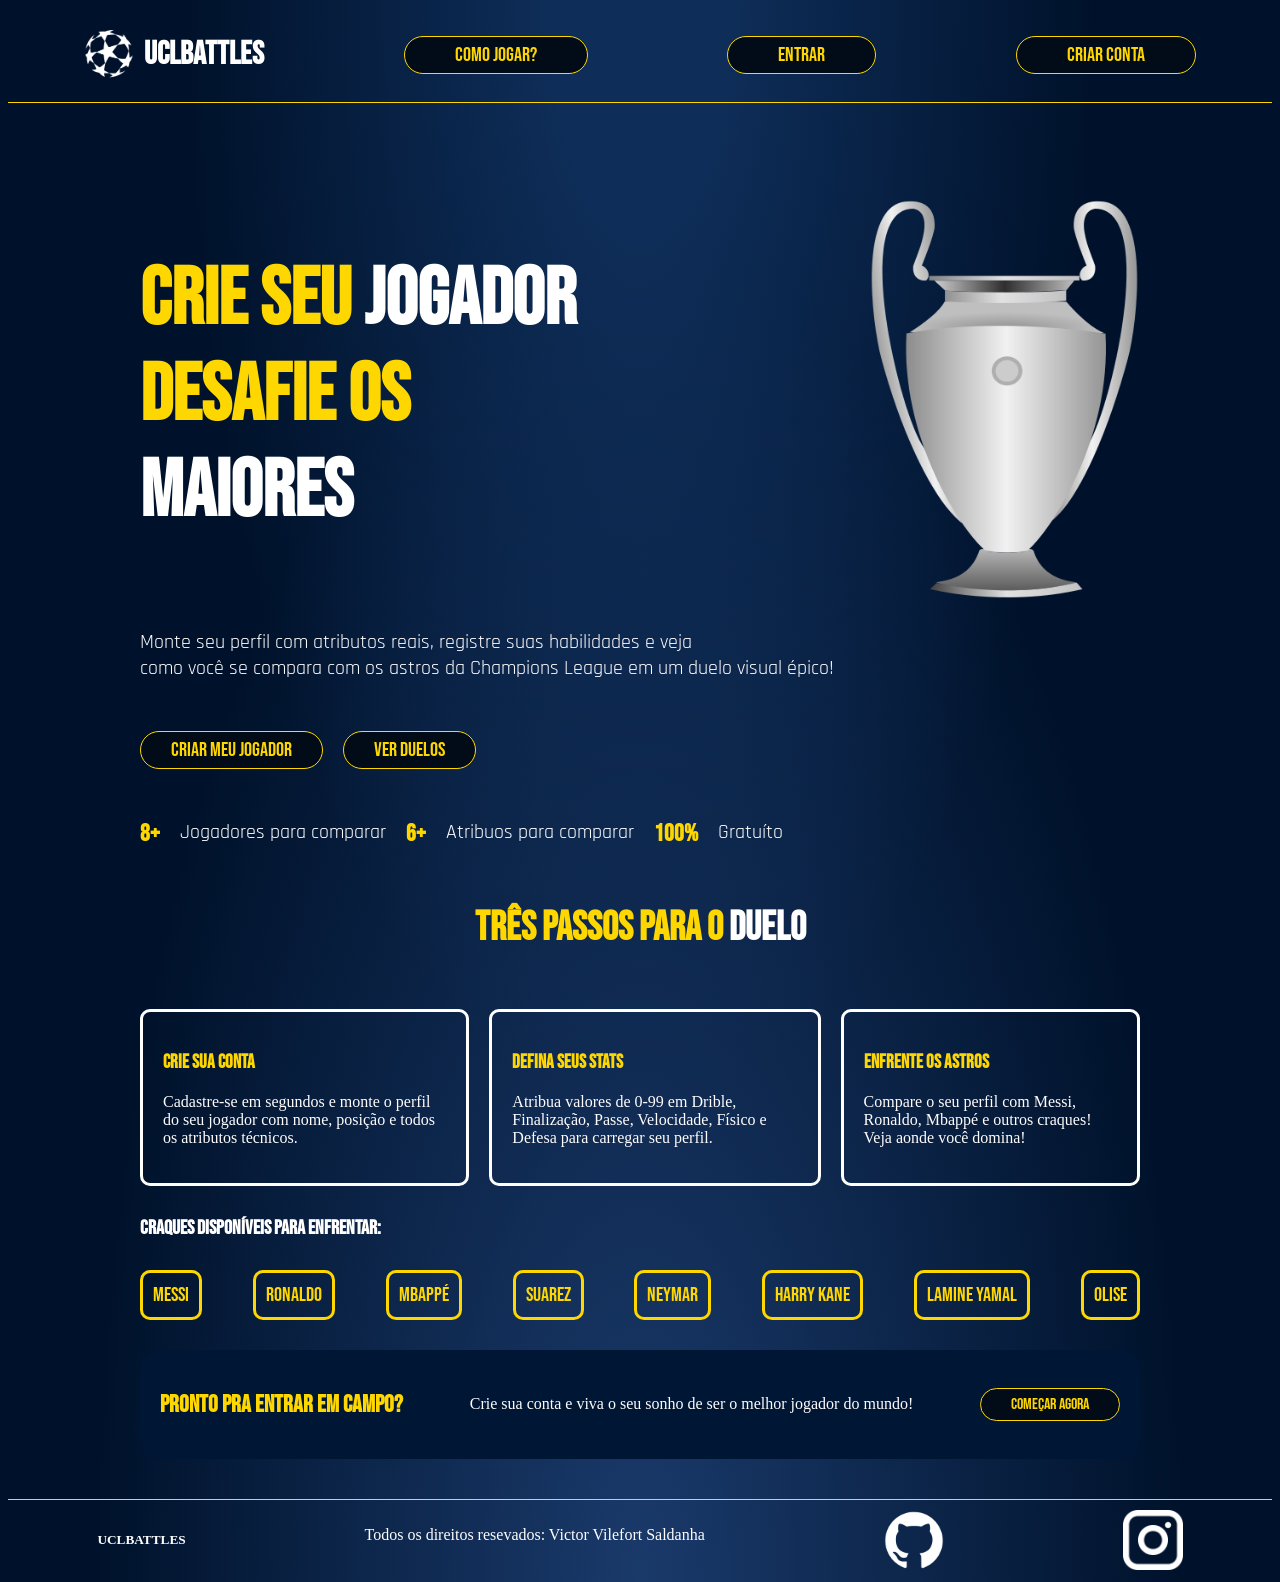
==== public/index.html @ f7e936b9 "fix: ajustes em relação a nomenclatura e estrutura do html" ====
<!DOCTYPE html>
<html lang="pt-br">
<head>
    <meta charset="UTF-8">
    <meta name="viewport" content="width=device-width, initial-scale=1.0">
    <title>UCLBattles | Página Inicial</title>
    <link rel="stylesheet" href="css/home.css">
    <link rel="shortcut icon" href="assets/img/favicon.ico" type="image/x-icon">
</head>
<body>
<div class="header">
    <div class="logo">
        <img src="assets/img/UEFA_Champions_League.png" alt="">
         <h1>UCLBattles</h1>
    </div>
    <a href="home.html#versus"><button>Como jogar?</button></a>
    <a href="login.html"><button>Entrar</button></a>
    <a href="cadastro.html"><button>Criar conta</button></a>
</div>

<div class="main-content">
    <div class="main-title">
        <h1> Crie seu <white>jogador</white> <br> Desafie os <white>Maiores</white></h1>
            <img src="assets/img/taca-champions.png" alt="">
        </div>
    <div class="main-subtitle">
        <p>Monte seu perfil com atributos reais, registre suas habilidades e veja <br> como você se compara  com os astros da Champions League em um duelo visual épico!</p>
    </div>
    <div class="main-buttons">
        <a href="./cadastro.html"><button>Criar Meu Jogador</button></a>
        <a href="home.html#versus"><button>Ver Duelos</button></a>
    </div>
    <div class="main-estatics">
        <h2>8+</h2>
        <p>Jogadores para comparar</p>
        <h2>6+</h2>
        <p>Atribuos para comparar</p>
        <h2>100%</h2>
        <p>Gratuíto</p>
    </div>
    <div class="step-title">
        <h1>Três passos para o <white>duelo</white></h1>
    </div>
    <div class="section-steps">
        <div class="step-box">
            <h3>Crie sua conta</h3>
            <p>Cadastre-se em segundos e monte o perfil do seu jogador com nome, posição e todos os atributos técnicos.</p>
        </div>
         <div class="step-box">
            <h3>Defina seus stats</h3>
            <p>Atribua valores de 0-99 em Drible, Finalização, Passe, Velocidade, Físico e Defesa para carregar seu perfil.</p>
        </div>
        <div class="step-box">
            <h3>Enfrente os astros</h3>
            <p>Compare o seu perfil com Messi, Ronaldo, Mbappé e outros craques! Veja aonde você domina!</p>
        </div>
    </div>
    <div class="title-mockplayer">
         <h3>Craques Disponíveis Para Enfrentar:</h3>
    </div>
        <div class="mockplayers-content" id="versus">
            <div class="box-player">
                <div class="player-name">Messi</div>
            </div>
             <div class="box-player">
                <div class="player-name">Ronaldo</div>
            </div>
            <div class="box-player">
                <div class="player-name">Mbappé</div>
            </div>
            <div class="box-player">
                <div class="player-name">Suarez</div>
            </div>
            <div class="box-player">
                <div class="player-name">Neymar</div>
            </div>
            <div class="box-player">
                <div class="player-name">Harry Kane</div>
            </div>
             <div class="box-player">
                <div class="player-name">Lamine Yamal</div>
            </div>
            <div class="box-player">
                <div class="player-name">Olise</div>
            </div>
        </div>
        <div class="banner">
            <h2>Pronto pra entrar em campo?</h2>
            <p>Crie sua conta e viva o seu sonho de ser o melhor jogador do mundo!</p>
            <a href="cadastro.html"><button>Começar agora</button></a>
        </div>
    </div>
        <div class="footer">
            <h5>UCLBATTLES</h5>
            <p>Todos os direitos resevados: Victor Vilefort Saldanha</p>
            <a href="https://github.com/vilefxrt" target="_blank"><img src="assets/img/github.png" alt=""></a>
            <a href="https://www.instagram.com/vilefxrt/" target="_blank"><img src="assets/img/instagram-new.png" alt=""></a>
        </div>
</body>
</html>
---- public/css/home.css ----
@import url('https://fonts.googleapis.com/css2?family=Bebas+Neue&family=Rajdhani:wght@400;500;600;700&display=swap');

*{
    box-sizing: border-box;
    text-decoration: none;
}

body{
    background: radial-gradient(ellipse at 50% 100%, #1a3a6b 0%, transparent 60%),
    radial-gradient(ellipse at 50% 0%, #0e2d58 10%, transparent 50%), #00122b;
    border-radius: 30px;
}

h1{
    color: gold;
    font-family: 'Bebas Neue', cursive;

}

h2{
    color: gold;
    font-family: 'Bebas Neue', cursive
}

h3 {
    color: gold;
     font-family: 'Bebas Neue', cursive
}

h5 {
    color: rgb(255, 255, 255);
}

a {
    flex-direction: row;
    text-align: center;
    color:gold;
}

span {
    padding-top: 20px;
    align-self: center;
    font-family: 'Rajdhani', sans-serif;
    color: rgb(255, 255, 255);
}

p{
    color: rgb(255, 253, 253);
}

.header{
    display: flex;
    flex-direction: row;
    justify-content: space-around;
    margin: 0;
    padding: 6px;
    align-items: center;
    text-decoration: none;
    border-bottom: 1px solid gold;
}

.header h1{
    color: white;
    display: flex;
    justify-self: flex-start;
}

.header span{
    display: flex;
    justify-self: center;
    font-family: 'Rajdhani', sans-serif;
    color: rgb(255, 255, 255);
    font-size: 20px;
}

.header button{
    display: flex;;
    color: gold;
    background-color: #020b18;;
    border: 0.5px solid gold;
    border-radius: 20px;
    cursor: pointer;
    font-size: 20px;
    flex-direction: row;
    font-family: 'Bebas Neue', cursive;
    height: fit-content;
    padding: 6px 50px;
    transition: all 0.3s ease;
    text-decoration: none;
}

.header button a{
    color: gold;
    text-decoration: none;
    transition: all 0.3s ease;
}   

.header button:hover{
    background-color: gold;
    color: #020b18;
    border-color: gold;
}

.header button:hover a{
    transition: all 0.3s ease;
    color: black;
}


.logo{
    display: flex;
    flex-direction: row;
    align-items: center;
    justify-content: center;
    gap: 10px;
}

.logo img{
    width: 50px;
    height: auto;
    filter: invert(100%) brightness(200%)
}

.logo p{
    color: white;
    font-size: 30px;
    font-family: 'Bebas Neue', cursive;
}


.main-title {
    font-size: 40px;
    padding-top: 6rem;
    display: flex;
    flex-direction: row;
    justify-content: space-around;
}

.main-title h1{
    padding-right: 10rem;
}

.main-title img{
    display: flex;
    width: 380px;
    height: 400px;
    padding-left: 6rem;
}

.main-subtitle{
    color: rgb(255, 255, 255);
    font-family: 'Rajdhani', sans-serif;
    font-size: 20px;
}

.main-title white{
    color: white;
}

.footer{
    padding-top: 10px;
    display: flex;
    flex-direction: row;
    justify-content: space-around;
    border-top: 1px solid gold;
}

.mockplayers-content{
    display: flex;
    flex-direction: row;
    justify-content: space-between;
}

.mockplayers-content h3{
    color: white;
    font-size: 20px;
}

.box-player{
    display: flex;
    flex-direction: column;
    align-items: center;
    border: 3px solid gold;
    border-radius: 10px;
    padding: 10px;
}

.box-player p {
    color: gold;
}

.main-buttons{
    display: flex;
    flex-direction: row;
    gap: 20px;
    margin-top: 20px;
}

.main-buttons button{
    display: flex;
    flex-direction: row;
    color: gold;
    background-color: #020b18;;
    border: 0.5px solid gold;
    border-radius: 20px;
    cursor: pointer;
    font-size: 20px;
    flex-direction: row;
    font-family: 'Bebas Neue', cursive;
    height: fit-content;
    padding: 6px 30px;
    transition: all 0.3s ease;
}

.main-buttons button:hover{
    background-color: gold;
    color: #020b18;
    border-color: gold;
}

.main-buttons button:hover a{
    transition: all 0.3s ease;
    color: black;
}

.main-buttons button a{
    color: gold;
    text-decoration: none;
    transition: all 0.3s ease;
}

.banner button a{
    color: gold;
    text-decoration: none;
    transition: all 0.3s ease;
}
.main-estatics{
    display: flex;
    flex-direction: row;
    height: max-content;
    gap: 20px;
    margin-top: 20px;
}

.section-steps{
    display: flex;
    flex-direction: row;
    height: fit-content;
    gap: 20px;
    margin-top: 20px;
}

.step-box{
    border-style: solid;
    border-color: white;
    border-radius: 10px;
    padding: 20px; 
}

.player-name{
    display: flex;
    flex-direction: column;
    color: gold;
    font-family: 'Bebas Neue', cursive;
    font-size: 20px;
}


.banner{
    display: flex;
    flex-direction: row;
    justify-content: space-between;
    align-items: center;
    height: fit-content;
    padding: 20px;
    background-color: #001635;
    border-radius: 20px;
    margin-top: 20px;
    margin-bottom: 40px;
}

.banner button{
    display: flex;
    color: gold;
    background-color: #020b18;;
    border: 0.5px solid gold;
    border-radius: 20px;
    cursor: pointer;
    font-size: 16px;
    flex-direction: row;
    font-family: 'Bebas Neue', cursive;
    height: fit-content;
    padding: 6px 30px;
    transition: all 0.3s ease;
}

.banner button:hover{
    background-color: gold;
    color: #000000;
    border-color: gold;
}

.banner button:hover a{
    color: #000000;
}

.main-estatics p {
    color: rgb(255, 255, 255);
    font-family: 'Rajdhani', sans-serif;
    font-size: 20px;
}

.main-content{
    display: flex;
    flex-direction: column;
    gap: 10px;
    max-width: 1000px;
    margin-left: auto;
    margin-right: auto;
}

.step-title{
    display: flex;
    justify-content: center;
    color: gold;
    font-family: 'Bebas Neue', cursive;
    font-size: 20px;
}

.step-title white{
    color: white;
}

.title-mockplayer{
    display: flex;
    justify-content: flex-start;
    color: white;
    font-family: 'Bebas Neue', cursive;
    font-size: 20px;
}

.title-mockplayer h3{
    color: white;
    font-family: 'Bebas Neue', cursive;
    font-size: 20px;
}

.footer img {
    width: 60px;
    height: auto;
    filter: invert(100%) brightness(200%)
}
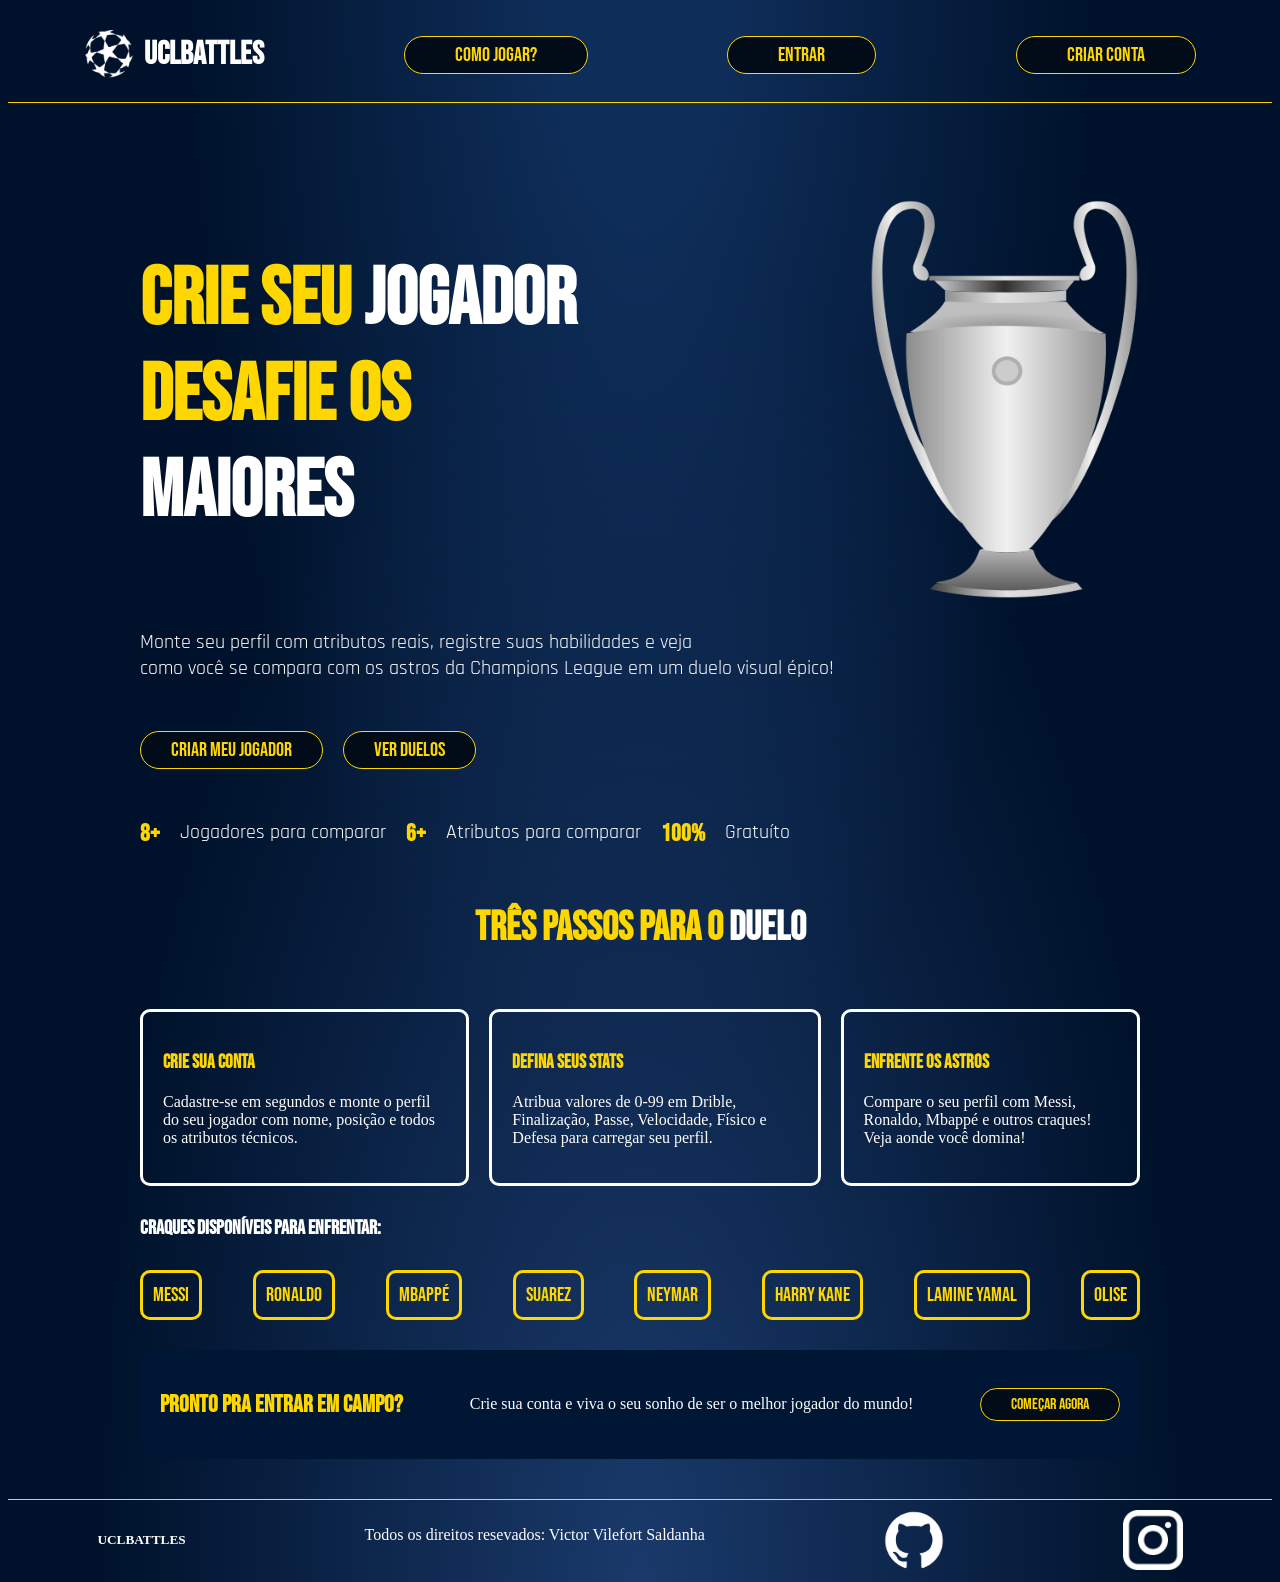
==== commit 9b7a5066: "fix: Correção de texto no html" ====
--- a/public/index.html
+++ b/public/index.html
@@ -13,7 +13,7 @@
         <img src="assets/img/UEFA_Champions_League.png" alt="">
          <h1>UCLBattles</h1>
     </div>
-    <a href="home.html#versus"><button>Como jogar?</button></a>
+    <a href="index.html"><button>Como jogar?</button></a>
     <a href="login.html"><button>Entrar</button></a>
     <a href="cadastro.html"><button>Criar conta</button></a>
 </div>
@@ -34,7 +34,7 @@
         <h2>8+</h2>
         <p>Jogadores para comparar</p>
         <h2>6+</h2>
-        <p>Atribuos para comparar</p>
+        <p>Atributos para comparar</p>
         <h2>100%</h2>
         <p>Gratuíto</p>
     </div>
